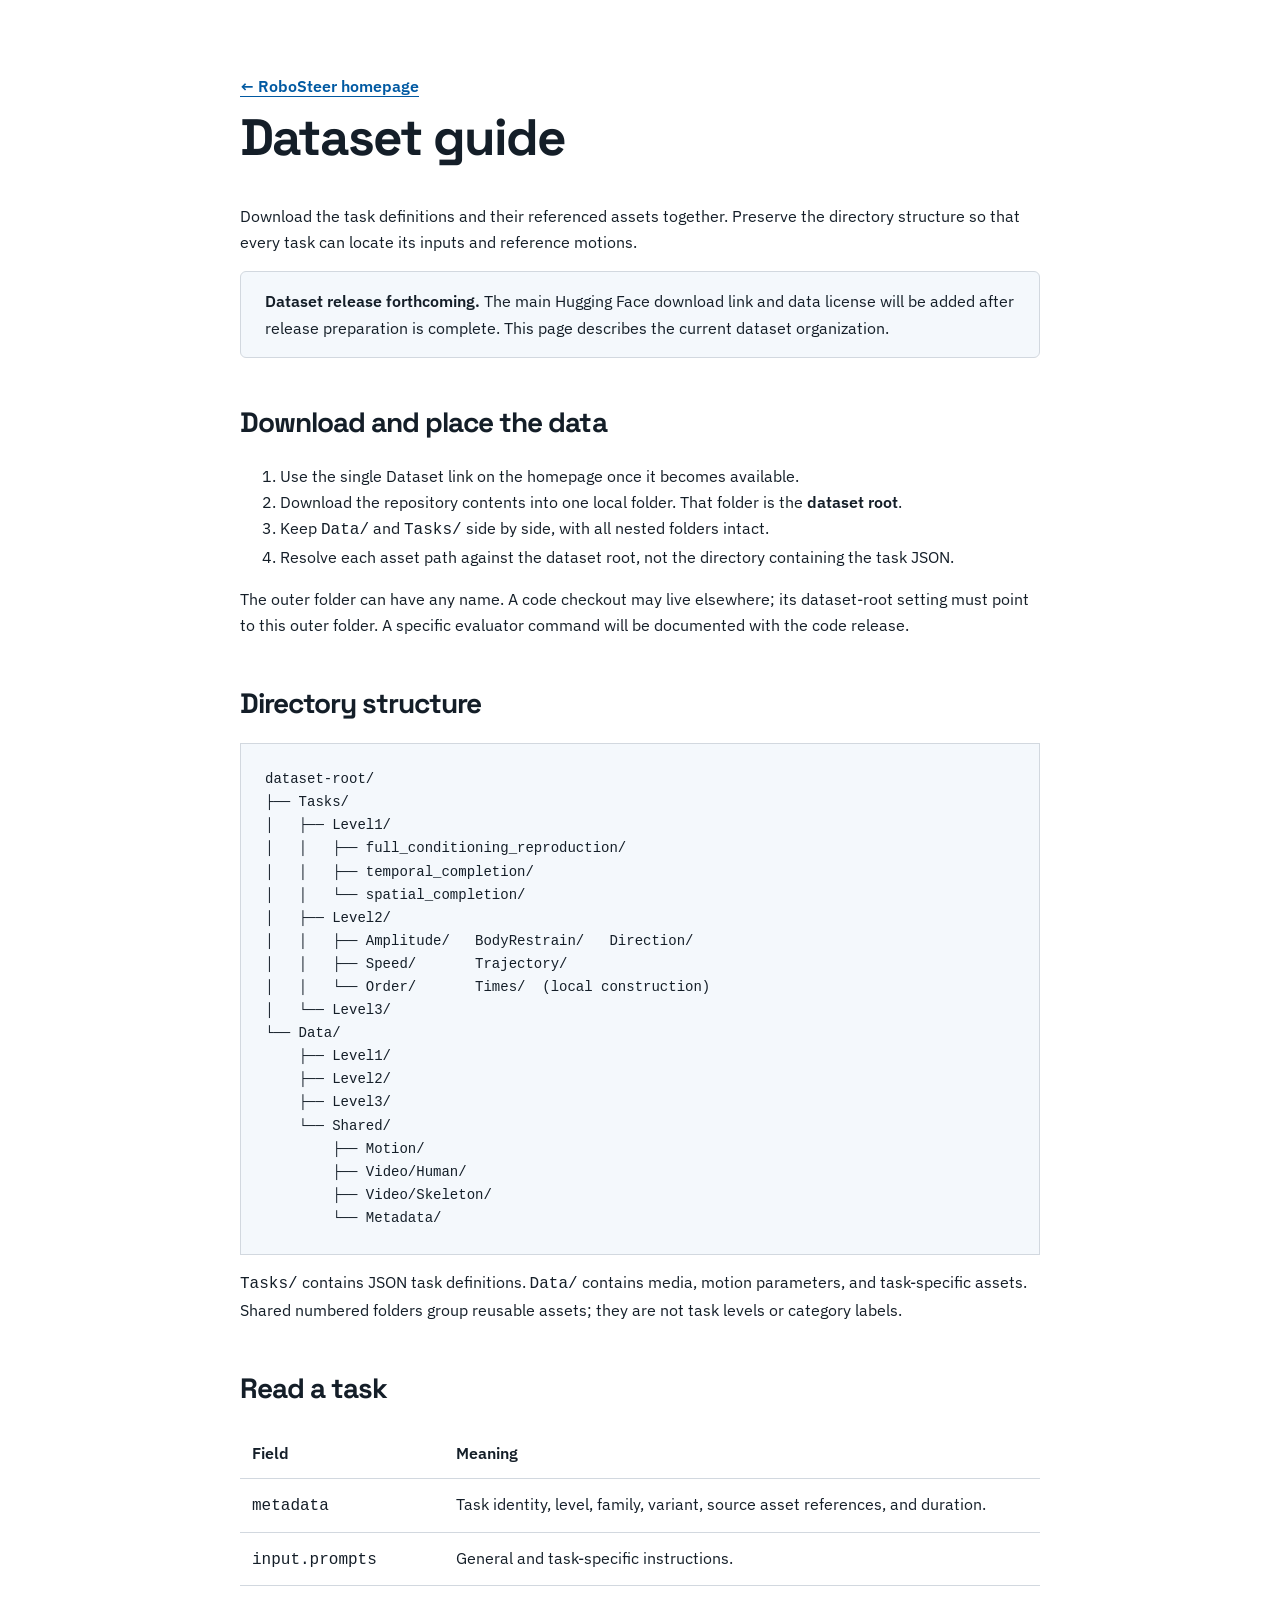
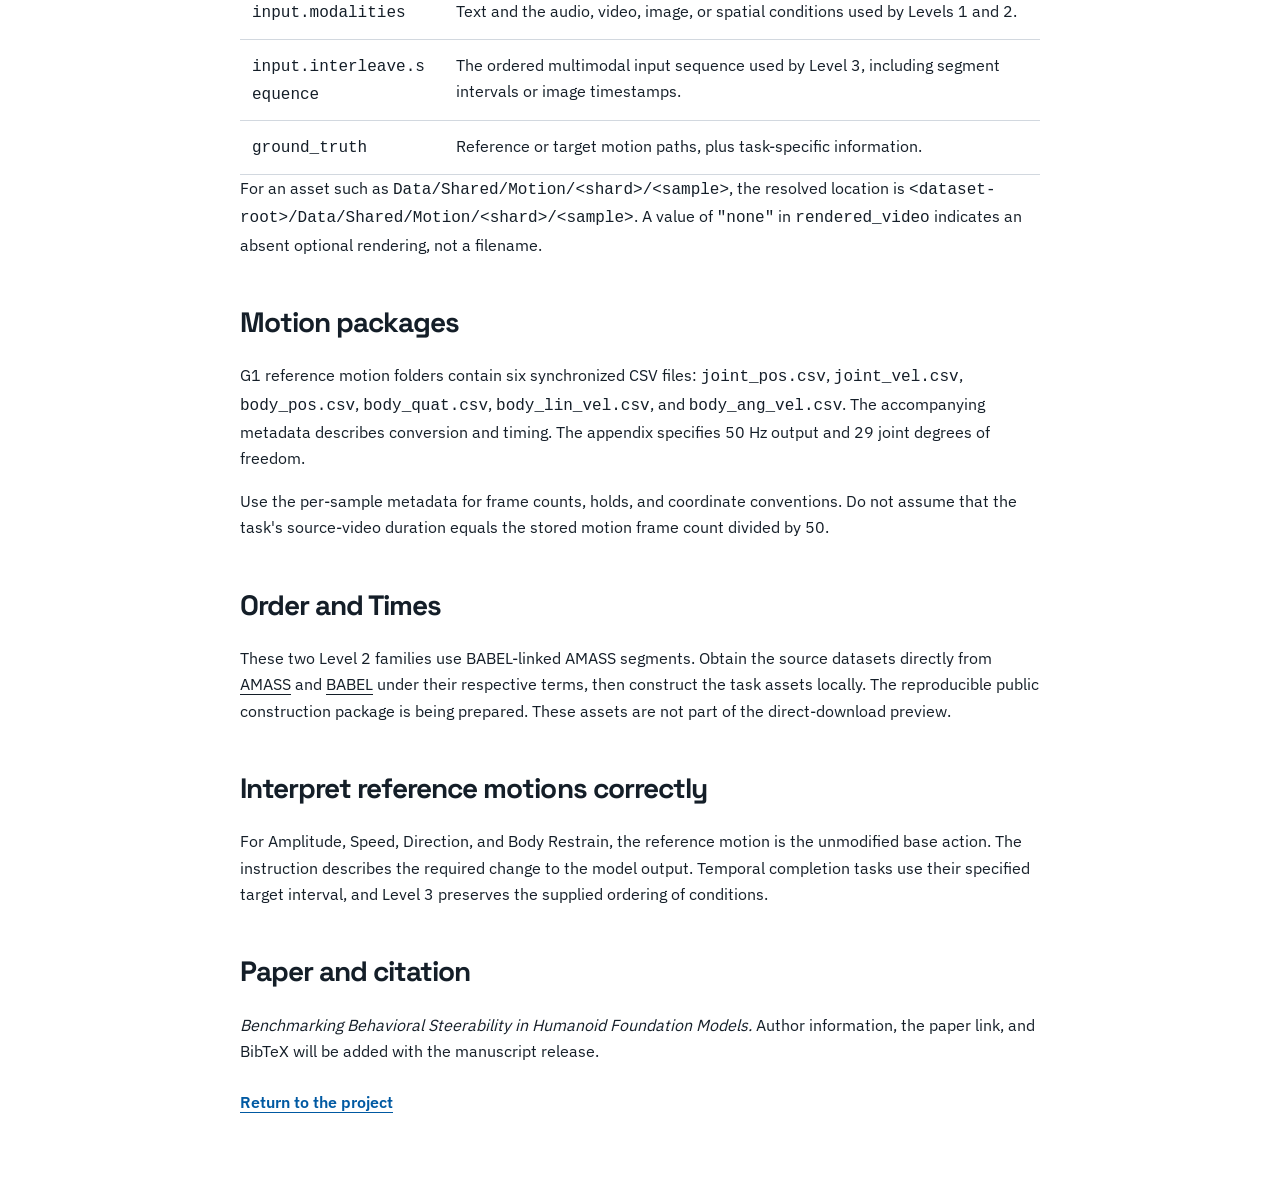
==== docs/dataset-guide.html @ ef64293b "Publish initial RoboSteer project website" ====
<!doctype html>
<html lang="en"><head><meta charset="utf-8"><meta name="viewport" content="width=device-width, initial-scale=1"><title>Dataset guide — RoboSteer</title><meta name="description" content="RoboSteer dataset organization, task definitions, motion formats, and local path resolution."><link rel="icon" href="../assets/favicon.svg" type="image/svg+xml"><link rel="stylesheet" href="../assets/fonts/fonts.css"><link rel="stylesheet" href="../tokens.css"><link rel="stylesheet" href="../styles.css"></head>
<body><main class="section guide"><a class="text-link" href="../index.html#dataset">← RoboSteer homepage</a><h1>Dataset guide</h1><p>Download the task definitions and their referenced assets together. Preserve the directory structure so that every task can locate its inputs and reference motions.</p>
<div class="note"><strong>Dataset release forthcoming.</strong> The main Hugging Face download link and data license will be added after release preparation is complete. This page describes the current dataset organization.</div>
<h2>Download and place the data</h2><ol><li>Use the single Dataset link on the homepage once it becomes available.</li><li>Download the repository contents into one local folder. That folder is the <strong>dataset root</strong>.</li><li>Keep <code>Data/</code> and <code>Tasks/</code> side by side, with all nested folders intact.</li><li>Resolve each asset path against the dataset root, not the directory containing the task JSON.</li></ol><p>The outer folder can have any name. A code checkout may live elsewhere; its dataset-root setting must point to this outer folder. A specific evaluator command will be documented with the code release.</p>
<h2>Directory structure</h2><pre>dataset-root/
├── Tasks/
│   ├── Level1/
│   │   ├── full_conditioning_reproduction/
│   │   ├── temporal_completion/
│   │   └── spatial_completion/
│   ├── Level2/
│   │   ├── Amplitude/   BodyRestrain/   Direction/
│   │   ├── Speed/       Trajectory/
│   │   └── Order/       Times/  (local construction)
│   └── Level3/
└── Data/
    ├── Level1/
    ├── Level2/
    ├── Level3/
    └── Shared/
        ├── Motion/
        ├── Video/Human/
        ├── Video/Skeleton/
        └── Metadata/</pre>
<p><code>Tasks/</code> contains JSON task definitions. <code>Data/</code> contains media, motion parameters, and task-specific assets. Shared numbered folders group reusable assets; they are not task levels or category labels.</p>
<h2>Read a task</h2><table><thead><tr><th>Field</th><th>Meaning</th></tr></thead><tbody><tr><td><code>metadata</code></td><td>Task identity, level, family, variant, source asset references, and duration.</td></tr><tr><td><code>input.prompts</code></td><td>General and task-specific instructions.</td></tr><tr><td><code>input.modalities</code></td><td>Text and the audio, video, image, or spatial conditions used by Levels 1 and 2.</td></tr><tr><td><code>input.interleave.sequence</code></td><td>The ordered multimodal input sequence used by Level 3, including segment intervals or image timestamps.</td></tr><tr><td><code>ground_truth</code></td><td>Reference or target motion paths, plus task-specific information.</td></tr></tbody></table>
<p>For an asset such as <code>Data/Shared/Motion/&lt;shard&gt;/&lt;sample&gt;</code>, the resolved location is <code>&lt;dataset-root&gt;/Data/Shared/Motion/&lt;shard&gt;/&lt;sample&gt;</code>. A value of <code>"none"</code> in <code>rendered_video</code> indicates an absent optional rendering, not a filename.</p>
<h2>Motion packages</h2><p>G1 reference motion folders contain six synchronized CSV files: <code>joint_pos.csv</code>, <code>joint_vel.csv</code>, <code>body_pos.csv</code>, <code>body_quat.csv</code>, <code>body_lin_vel.csv</code>, and <code>body_ang_vel.csv</code>. The accompanying metadata describes conversion and timing. The appendix specifies 50 Hz output and 29 joint degrees of freedom.</p><p>Use the per-sample metadata for frame counts, holds, and coordinate conventions. Do not assume that the task's source-video duration equals the stored motion frame count divided by 50.</p>
<h2>Order and Times</h2><p>These two Level 2 families use BABEL-linked AMASS segments. Obtain the source datasets directly from <a href="https://amass.is.tue.mpg.de/" rel="noopener noreferrer" target="_blank">AMASS</a> and <a href="https://babel.is.tue.mpg.de/" rel="noopener noreferrer" target="_blank">BABEL</a> under their respective terms, then construct the task assets locally. The reproducible public construction package is being prepared. These assets are not part of the direct-download preview.</p>
<h2>Interpret reference motions correctly</h2><p>For Amplitude, Speed, Direction, and Body Restrain, the reference motion is the unmodified base action. The instruction describes the required change to the model output. Temporal completion tasks use their specified target interval, and Level 3 preserves the supplied ordering of conditions.</p>
<h2>Paper and citation</h2><p><em>Benchmarking Behavioral Steerability in Humanoid Foundation Models.</em> Author information, the paper link, and BibTeX will be added with the manuscript release.</p><a class="text-link" href="../index.html">Return to the project</a></main></body></html>
---- assets/fonts/fonts.css ----
@font-face {
  font-family: 'IBM Plex Sans';
  font-style: normal;
  font-weight: 400;
  font-stretch: normal;
  font-display: swap;
  src: url(font-0.ttf) format('truetype');
}
@font-face {
  font-family: 'IBM Plex Sans';
  font-style: normal;
  font-weight: 600;
  font-stretch: normal;
  font-display: swap;
  src: url(font-1.ttf) format('truetype');
}
@font-face {
  font-family: 'Space Grotesk';
  font-style: normal;
  font-weight: 400;
  font-display: swap;
  src: url(font-2.ttf) format('truetype');
}
@font-face {
  font-family: 'Space Grotesk';
  font-style: normal;
  font-weight: 600;
  font-display: swap;
  src: url(font-3.ttf) format('truetype');
}
@font-face {
  font-family: 'Space Grotesk';
  font-style: normal;
  font-weight: 700;
  font-display: swap;
  src: url(font-4.ttf) format('truetype');
}
---- tokens.css ----
:root {
  --color-paper: oklch(100% 0 0);
  --color-ink: oklch(23% 0.025 250);
  --color-muted: oklch(47% 0.023 250);
  --color-accent: oklch(46% 0.14 250);
  --color-focus: oklch(58% 0.19 250);
  --color-soft: oklch(97.7% 0.007 250);
  --color-line: oklch(88% 0.012 250);
  --color-dark: oklch(19% 0.018 250);
  --color-wall: oklch(25% 0.018 250);
  --color-motion-backdrop: #cecece; /* Sampled from the skeleton render background. */
  --color-white: oklch(100% 0 0);
  --color-hero-muted: oklch(91% 0.006 250);
  --color-veil: oklch(10% 0.02 250 / 0.52);
  --color-veil-edge: oklch(10% 0.02 250 / 0.72);
  --color-transparent: oklch(100% 0 0 / 0);
  --color-hero-line: oklch(100% 0 0 / 0.35);
  --font-display: "Space Grotesk", "Segoe UI", sans-serif;
  --font-body: "IBM Plex Sans", "Segoe UI", sans-serif;
  --font-code: ui-monospace, "Cascadia Code", monospace;
  --space-xs: 4px; --space-sm: 8px; --space-md: 16px; --space-lg: 24px;
  --space-xl: 32px; --space-2xl: 48px; --space-3xl: 64px; --space-4xl: 96px;
  --text-sm: .875rem; --text-body: 1rem; --text-lg: 1.25rem;
  --text-heading: clamp(2rem, 4vw, 3.25rem);
  --radius-sm: 6px;
  --ease-out: cubic-bezier(.16, 1, .3, 1);
  --ease-in: cubic-bezier(.7, 0, .84, 0);
  --ease-in-out: cubic-bezier(.65, 0, .35, 1);
  --dur-short: 150ms;
}
---- styles.css ----
/* Hallmark · macrostructure: Marquee Hero · tone: technical · theme: Plain · anchor hue: blue · nav: N9 · footer: Ft2 */
/* Hallmark · source-level critique: P4 H4 E3 S5 R4 V4; rendered viewport QA not performed. */
/* User reference: BFM-Zero motion backdrop + academic paper information. */
* { box-sizing: border-box; }
html, body { margin: 0; overflow-x: clip; }
html { scroll-behavior: smooth; scroll-padding-top: 24px; }
body { background: var(--color-paper); color: var(--color-ink); font: 400 var(--text-body)/1.65 var(--font-body); }
button, a { -webkit-tap-highlight-color: var(--color-transparent); }
a { color: inherit; text-underline-offset: .25em; }
button { font: inherit; cursor: pointer; }
a:focus-visible, button:focus-visible, summary:focus-visible, video:focus-visible { outline: 3px solid var(--color-focus); outline-offset: 5px; }
button:disabled, [aria-disabled="true"] { cursor: default; }
button:active:not(:disabled), a:active { opacity: .8; }
h1, h2, h3 { font-family: var(--font-display); line-height: 1.18; letter-spacing: -.035em; font-style: normal; min-width: 0; overflow-wrap: anywhere; }
p, h1, h2, h3, ul { margin-top: 0; }
img, video { max-width: 100%; display: block; }
[hidden] { display: none !important; }
.skip-link { position: absolute; z-index: 20; left: 16px; top: -100px; padding: 12px 20px; background: var(--color-paper); }
.skip-link:focus { top: 12px; }
.hero { height: var(--wall-height, 100svh); position: relative; isolation: isolate; background: var(--color-dark); color: var(--color-white); display: grid; align-items: center; }
.motion-wall { position: absolute; inset: 0; display: grid; grid-template-columns: repeat(var(--wall-columns, 6), minmax(0, 1fr)); grid-template-rows: repeat(var(--wall-rows, 4), minmax(0, 1fr)); gap: 0; background: var(--color-motion-backdrop); z-index: -3; }
.motion-tile { position: relative; min-width: 0; min-height: 0; padding: 0; border: 0; }
.motion-label { position: absolute; z-index: 2; left: 10px; max-width: calc(100% - 18px); bottom: 8px; color: var(--color-white); font: 600 clamp(.75rem, .95vw, .95rem)/1.25 var(--font-body); text-shadow: 0 1px 4px var(--color-dark); }
.motion-tile video { width: 100%; height: 100%; object-fit: contain; object-position: center; min-height: 0; min-width: 0; border: 0; border-radius: 0; }
.motion-tile.failed video { opacity: .25; }
.hero-shade { position: absolute; inset: 0; z-index: 1; pointer-events: none; background: linear-gradient(180deg, var(--color-veil-edge), var(--color-veil) 30%, var(--color-veil) 65%, var(--color-veil-edge)); }
.hero-nav { position: absolute; top: 0; width: 100%; display: flex; align-items: center; justify-content: space-between; padding: 24px 40px; gap: 16px; }
.hero-nav a { text-decoration: none; min-height: 44px; display: inline-flex; align-items: center; gap: 12px; white-space: nowrap; }
.wordmark { font-family: var(--font-display); font-weight: 700; font-size: 1.3rem; letter-spacing: -.05em; text-decoration: none; }
.brand-mark { color: inherit; margin-left: 5px; }
.hero-copy { padding: 100px 24px; text-align: center; }
.hero-copy h1 { font-size: clamp(4rem, 10.8vw, 10rem); font-weight: 650; line-height: 1; margin-bottom: 24px; letter-spacing: -.075em; }
.hero-copy h1 span { font-weight: 400; }
.hero-copy p { font-size: clamp(1.125rem, 2vw, 1.75rem); line-height: 1.45; max-width: 840px; margin: 0 auto; color: var(--color-white); }
.hero-bottom { position: absolute; bottom: 20px; left: 40px; right: 40px; display: flex; align-items: center; justify-content: space-between; gap: 16px; font-size: var(--text-sm); }
.hero-bottom p { margin: 0; color: var(--color-hero-muted); }
.hero-bottom button { background: var(--color-dark); color: var(--color-white); border: 1px solid var(--color-hero-line); padding: 8px 16px; min-height: 44px; border-radius: var(--radius-sm); white-space: nowrap; }
.hero-bottom button:hover { background: var(--color-wall); }
.section { max-width: 1200px; margin: 0 auto; padding: 64px 40px; }
.paper { text-align: center; padding-top: 76px; padding-bottom: 60px; }
.paper-inner { max-width: 1020px; margin: auto; }
.project-name { color: var(--color-accent); font-family: var(--font-display); font-weight: 600; font-size: 1.4rem; margin-bottom: 16px; }
.paper h2 { font-size: clamp(1.8rem, 3.1vw, 2.75rem); margin-bottom: 32px; }
.authors { color: var(--color-accent); font-size: 1.125rem; margin-bottom: 8px; }
.team { color: var(--color-muted); margin-bottom: 28px; }
.resource-links { display: flex; flex-wrap: wrap; justify-content: center; gap: 10px; }
.resource-link { display: inline-flex; align-items: center; gap: 8px; border-radius: 100px; background: var(--color-ink); border: 1px solid var(--color-ink); color: var(--color-white); min-height: 44px; padding: 8px 20px; text-decoration: none; white-space: nowrap; font-size: var(--text-sm); }
a.resource-link:hover { background: var(--color-accent); border-color: var(--color-accent); }
.resource-link[aria-disabled="true"] { background: var(--color-soft); color: var(--color-muted); border-color: var(--color-line); }
.resource-link small { font: inherit; opacity: .85; }
.release-note { margin: 20px auto 0; color: var(--color-muted); font-size: var(--text-sm); }
.overview { border-top: 1px solid var(--color-line); }
.section-heading { display: grid; grid-template-columns: minmax(0, 1fr) minmax(0, .8fr); gap: 40px; align-items: end; margin-bottom: 28px; }
.section-heading h2 { font-size: var(--text-heading); margin-bottom: 0; }
.section-heading p { color: var(--color-muted); margin: 0; max-width: 52ch; }
.task-levels { display: grid; grid-template-columns: repeat(3, minmax(0, 1fr)); gap: 32px; }
.level { padding-top: 24px; border-top: 2px solid var(--color-ink); }
.level-top { display: flex; align-items: center; gap: 12px; color: var(--color-muted); font-size: var(--text-sm); margin-bottom: 24px; }
.level-number { font: 600 1.5rem var(--font-display); color: var(--color-accent); }
.level h3 { font-size: 1.3rem; line-height: 1.35; margin-bottom: 16px; }
.level p, .level li { color: var(--color-muted); }
.level ul { padding: 0; list-style: none; font-size: var(--text-sm); margin-bottom: 0; }
.level li { padding: 3px 0; }
.abstract-slot { display: grid; grid-template-columns: minmax(0, 1fr) minmax(0, 3fr); gap: 32px; border-top: 1px solid var(--color-line); margin-top: 40px; padding-top: 24px; }
.abstract-slot h3 { font-size: 1.5rem; }
.abstract-slot p { color: var(--color-muted); }
.main-figure { margin: 32px 0 0; }
.figure-placeholder { min-height: 180px; border: 1px dashed var(--color-line); display: flex; flex-direction: column; justify-content: center; align-items: center; background: var(--color-soft); padding: 32px; text-align: center; }
.figure-placeholder span { font-family: var(--font-display); font-weight: 600; font-size: 1.25rem; }
.figure-placeholder p { margin: 8px 0 0; color: var(--color-muted); }
figcaption { margin-top: 12px; font-size: var(--text-sm); color: var(--color-muted); }
.main-figure img { width: 100%; }
.cases-section { background: var(--color-soft); }
.case-grid { display: grid; grid-template-columns: repeat(2, minmax(0, 1fr)); gap: 18px; align-items: start; }
.case-navigation { display: flex; flex-wrap: wrap; gap: 4px 28px; border-block: 1px solid var(--color-line); padding: 10px 0; }
.case-navigation a { text-decoration: none; color: var(--color-ink); padding: 8px 0; font-weight: 600; }
.case-navigation span { display: inline; margin-left: 8px; color: var(--color-muted); font-size: var(--text-sm); font-weight: 400; }
.case-intro { max-width: 88ch; color: var(--color-muted); font-size: var(--text-sm); margin: 12px 0 0; }
.case-level-section { margin-top: 40px; }
.case-level-heading { font-size: clamp(1.5rem, 2.5vw, 1.9rem); margin-bottom: 6px; }
.level-description { color: var(--color-muted); max-width: 75ch; }
.case-family { margin-top: 22px; }
.family-heading { font: 600 1.2rem/1.3 var(--font-display); border-bottom: 1px solid var(--color-line); padding-bottom: 10px; margin: 0 0 8px; }
.task-index { display: flex; flex-wrap: wrap; gap: 0 16px; margin: 0 0 12px; }
.task-index a { font-size: var(--text-sm); color: var(--color-accent); padding: 6px 0; }
.case { min-width: 0; background: var(--color-paper); border: 1px solid var(--color-line); border-radius: var(--radius-sm); overflow: clip; }
.case-header, .case-input, .case-output, .case-footer { padding: 16px; }
.case-header { padding-bottom: 12px; }
.case-title { font: 600 1.25rem/1.25 var(--font-display); letter-spacing: -.03em; margin: 0 0 6px; }
.case-purpose { color: var(--color-muted); margin-bottom: 0; }
.case-input { background: var(--color-soft); border-right: 1px solid var(--color-line); }
.case-block-title { font: 600 .875rem/1.4 var(--font-display); color: var(--color-ink); margin: 0 0 10px; }
.case .input-label { color: var(--color-accent); font-weight: 600; margin: 0 0 6px; }
.input-item + .input-item { margin-top: 12px; }
.input-text { white-space: pre-line; overflow-wrap: anywhere; }
.input-item img { width: 100%; max-height: 200px; object-fit: contain; background: var(--color-paper); }
.input-item video { width: 100%; max-height: 220px; background: var(--color-wall); }
.input-item audio { width: 100%; }
.case-constraint { border-left: 3px solid var(--color-accent); padding: 8px 10px; background: var(--color-paper); margin: 12px 0 0; }
.case-constraint p:last-child { margin: 0; }
.case-duration { font-size: var(--text-sm); color: var(--color-muted); margin: 18px 0 4px; }
.action-sequence { display: flex; padding: 0; list-style-position: inside; gap: 8px; margin: 12px 0 0; }
.action-sequence li { flex: 1; border-top: 2px solid var(--color-accent); padding-top: 8px; font-size: var(--text-sm); }
.task-timeline { display: flex; gap: 3px; margin-bottom: 10px; }
.task-timeline span { flex-basis: 0; min-width: 0; padding: 6px 3px; white-space: pre-line; font-size: .75rem; line-height: 1.5; text-align: center; }
.timeline-condition { background: var(--color-soft); border: 1px solid var(--color-line); }
.timeline-target { background: var(--color-accent); color: var(--color-white); }
.interval-status { color: var(--color-muted); margin: 6px 0 0; }
.interval-status.is-target { color: var(--color-accent); font-weight: 600; }
.case .motion-note { margin: 10px 0 0; color: var(--color-muted); }
.package-info table { border-collapse: collapse; width: 100%; font-size: .75rem; }
.package-info caption { text-align: left; padding: 8px 0; }
.package-info td, .package-info th { text-align: left; padding: 8px 4px; border-bottom: 1px solid var(--color-line); overflow-wrap: anywhere; }
.package-info th { color: var(--color-ink); }
.package-path code { font-size: .75rem; overflow-wrap: anywhere; }
.case-footer { border-top: 0; padding-top: 0; padding-bottom: 8px; font-size: .75rem; color: var(--color-muted); }
.case-id { font-family: var(--font-code); font-size: .6875rem !important; overflow-wrap: anywhere; margin-bottom: 8px; }
.case-footer a { display: inline-block; min-height: 32px; color: var(--color-accent); }
.interleaved-grid { grid-template-columns: minmax(0, 1fr); }
.interleaved-inputs { display: grid; grid-template-columns: repeat(4, minmax(0, 1fr)); gap: 12px; align-items: start; }
.interleaved-inputs .input-item { margin-top: 0; }
.interleaved-grid .case-output { min-width: 0; margin: 0; }
.case-media { aspect-ratio: 4/3; background: var(--color-wall); border-radius: var(--radius-sm); overflow: clip; }
.case-media video { width: 100%; height: 100%; object-fit: contain; }
.case-level { color: var(--color-accent); margin: 0 0 6px; font-size: var(--text-sm); }
.case h3 { font-size: 1.35rem; margin-bottom: 12px; }
.case p { font-size: var(--text-sm); line-height: 1.5; }
.case details { color: var(--color-muted); font-size: var(--text-sm); }
.case summary { cursor: pointer; min-height: 40px; padding: 8px 0; }
.case details p { padding-top: 8px; margin-bottom: 0; overflow-wrap: anywhere; }
.case .media-error { padding: 12px; color: var(--color-ink); background: var(--color-paper); }
.dataset-section { display: grid; grid-template-columns: minmax(0, 1fr) minmax(0, 1fr); gap: 64px; align-items: center; }
.dataset-section h2 { font-size: 2rem; }
.dataset-section p { color: var(--color-muted); max-width: 48ch; }
.text-link { color: var(--color-accent); display: inline-flex; min-height: 44px; align-items: center; gap: 12px; font-weight: 600; }
.dataset-tree { background: var(--color-soft); padding: 28px; border: 1px solid var(--color-line); border-radius: var(--radius-sm); }
.tree-root { font-weight: 600; padding-bottom: 16px; border-bottom: 1px solid var(--color-line); }
.tree-branch { display: grid; gap: 4px; padding: 16px 0 0 20px; border-left: 1px solid var(--color-line); margin-left: 8px; }
.tree-branch span { font-size: var(--text-sm); color: var(--color-muted); }
.dataset-tree p { font-size: var(--text-sm); margin: 20px 0 0; }
.closing { border-top: 1px solid var(--color-line); display: grid; grid-template-columns: minmax(0, 1.2fr) minmax(0, 1fr); gap: 64px; }
.closing h2 { font-size: 1.75rem; }
.closing p { color: var(--color-muted); }
pre { background: var(--color-soft); padding: 24px; font: .875rem/1.65 var(--font-code); overflow-x: auto; white-space: pre-wrap; overflow-wrap: anywhere; border: 1px solid var(--color-line); }
.copy-button { background: var(--color-paper); color: var(--color-ink); border: 1px solid var(--color-line); border-radius: var(--radius-sm); min-height: 44px; padding: 8px 16px; }
.copy-button:hover { border-color: var(--color-ink); }
footer { border-top: 1px solid var(--color-line); max-width: 1120px; margin: 0 auto; padding: 28px 0; display: flex; align-items: center; justify-content: space-between; gap: 24px; font-size: var(--text-sm); }
footer>span { color: var(--color-muted); }
footer a { display: inline-flex; align-items: center; min-height: 44px; white-space: nowrap; }
.noscript-note { padding: 24px; }
.guide { max-width: 880px; }
.guide h1 { font-size: var(--text-heading); }
.guide h2 { margin-top: 48px; font-size: 1.75rem; }
.guide h3 { margin-top: 28px; }
.guide table { border-collapse: collapse; width: 100%; }
.guide td, .guide th { padding: 12px; border-bottom: 1px solid var(--color-line); text-align: left; vertical-align: top; }
.guide code { font-family: var(--font-code); overflow-wrap: anywhere; }
.guide .note { border: 1px solid var(--color-line); border-radius: var(--radius-sm); padding: 16px 24px; background: var(--color-soft); }
/* Compact case layout. Full source content remains available in each card. */
/* Hallmark · pre-emit critique: P4 H4 E4 S5 R4 V4; desktop and responsive browser checks completed. */
.cases-section > .section { max-width: 1320px; }
.case-body { display: grid; grid-template-columns: minmax(0, .9fr) minmax(0, 1.1fr); border-block: 1px solid var(--color-line); }
.case-body > section { min-width: 0; }
.case .case-level { font-size: .75rem; margin-bottom: 8px; }
.case .input-label { font-size: .75rem; }
.case-output > .input-label { font-weight: 400; color: var(--color-muted); }
.case-input .input-text { margin-bottom: 0; }
.input-text.is-collapsed { display: -webkit-box; -webkit-line-clamp: 4; -webkit-box-orient: vertical; overflow: hidden; }
.input-expand { display: block; border: 0; background: var(--color-transparent); color: var(--color-accent); padding: 4px 0; min-height: 36px; font-size: .75rem; text-decoration: underline; text-underline-offset: 3px; }
.input-expand:hover { color: var(--color-ink); }
.case-technical { padding: 0 16px; }
.case-technical > summary { color: var(--color-ink); }
.case-technical .package-info { padding: 4px 0 12px; }
.case-technical .input-text { margin-bottom: 12px; }
.interleaved-case .case-body { grid-template-columns: minmax(0, 1.8fr) minmax(0, 1fr); }
.interleaved-inputs { grid-template-columns: repeat(2, minmax(0, 1fr)); }
.task-timeline { flex-wrap: wrap; }
.task-timeline span { flex-basis: 60px; }
@media (min-width: 901px) and (max-width: 1100px) {
  .case:not(.interleaved-case) .case-body { grid-template-columns: minmax(0, 1fr); }
  .case:not(.interleaved-case) .case-input { border-right: 0; border-bottom: 1px solid var(--color-line); }
}
@media (max-width: 900px) {
  .case-grid { grid-template-columns: minmax(0, 1fr); }
  .case-navigation { gap: 0 20px; }
  .case-navigation a { font-size: .875rem; }
  .interleaved-case .case-body { grid-template-columns: minmax(0, 1.3fr) minmax(0, 1fr); }
  .interleaved-inputs { grid-template-columns: minmax(0, 1fr); }
}
@media (max-width: 560px) {
  .case-body, .interleaved-case .case-body { grid-template-columns: minmax(0, 1fr); }
  .case-input { border-right: 0; border-bottom: 1px solid var(--color-line); }
  .case-level-section { margin-top: 32px; }
  .case-navigation span { display: none; }
}
@media (max-width: 1100px) { footer { margin: 0 40px; } }
@media (max-width: 760px) {
  .case-grid { grid-template-columns: minmax(0, 1fr); }
  .case-header, .case-input, .case-output, .case-footer { padding-left: 16px; padding-right: 16px; }
  .hero-nav { padding: 16px 20px; }
  .hero-nav>a:last-child { font-size: var(--text-sm); }
  .hero-copy { padding: 100px 20px; }
  .hero-copy h1 { font-size: clamp(3.6rem, 13vw, 6rem); }
  .hero-bottom { left: 20px; right: 20px; align-items: flex-end; }
  .hero-bottom p { max-width: 145px; }
  .section { padding: 44px 24px; }
  .section-heading, .task-levels, .dataset-section, .closing { grid-template-columns: minmax(0, 1fr); gap: 24px; }
  .section-heading { margin-bottom: 24px; }
  .task-levels { gap: 32px; }
  .abstract-slot { grid-template-columns: minmax(0, 1fr); gap: 0; }
  .desktop-break { display: none; }
  footer { margin: 0 24px; flex-wrap: wrap; gap: 8px 24px; }
  footer>span { flex-basis: 100%; order: 3; }
  .guide table { font-size: var(--text-sm); }
}
@media (max-width: 480px) { .case-grid, .interleaved-inputs { grid-template-columns: minmax(0, 1fr); } .resource-link { padding: 8px 15px; } .section { padding-left: 20px; padding-right: 20px; } .hero-nav .wordmark { font-size: 1.1rem; } }
@media (prefers-reduced-motion: reduce) { html { scroll-behavior: auto; } }

/* Ordered multimodal conditions: motion time is separate from player time. */
.interleaved-inputs { display: block; list-style: none; margin: 0; padding: 0; }
.interleaved-inputs > .input-item { position: relative; margin: 0; padding: 0 0 18px 42px; }
.interleaved-inputs > .input-item:last-child { padding-bottom: 0; }
.interleaved-inputs > .input-item:not(:last-child)::before { content: ""; position: absolute; left: 13px; top: 28px; bottom: 0; border-left: 2px solid var(--color-line); }
.step-heading { display: flex; align-items: baseline; justify-content: space-between; gap: 8px; min-height: 28px; margin-bottom: 6px; }
.step-number { position: absolute; left: 0; top: 0; display: grid; place-items: center; width: 28px; height: 28px; border: 1px solid var(--color-accent); border-radius: 50%; font-size: .75rem; font-weight: 600; color: var(--color-accent); background: var(--color-paper); }
.case .step-heading .input-label { margin: 0; font-size: .875rem; }
.step-motion-time { font-size: .75rem; color: var(--color-accent); white-space: nowrap; font-weight: 600; }
.case .sequence-note { margin: 0 0 18px; color: var(--color-muted); font-size: .75rem; }
.case .sequence-output-note { margin: 0 0 14px; color: var(--color-accent); font-weight: 600; }
.interleaved-inputs .input-item img { width: 100%; max-width: 410px; max-height: none; object-fit: contain; object-position: left; background: transparent; }
.case-player { width: 100%; min-width: 0; background: var(--color-paper); border: 1px solid var(--color-line); border-radius: var(--radius-sm); overflow: clip; }
.case-player video { width: 100%; height: auto; max-height: 360px; object-fit: contain; background: var(--color-motion-backdrop); }
.case-input .case-player-video { max-width: 410px; }
.input-item .case-player video { max-height: none; background: var(--color-dark); }
.case-player audio { display: none; }
.player-controls { display: flex; align-items: center; flex-wrap: wrap; gap: 4px 8px; padding: 4px 6px; }
.player-play, .player-fullscreen { min-height: 36px; padding: 4px 8px; border: 0; border-radius: 3px; color: var(--color-accent); background: var(--color-paper); font-size: .75rem; white-space: nowrap; }
.player-play:hover, .player-fullscreen:hover { background: var(--color-soft); }
.player-play:disabled { opacity: .6; cursor: wait; }
.player-fullscreen { margin-left: auto; font-size: 1rem; min-width: 36px; }
.player-clock { font-size: .6875rem; color: var(--color-muted); font-variant-numeric: tabular-nums; white-space: nowrap; }
.player-seek { display: block; width: calc(100% - 16px); min-width: 0; margin: 0 8px 5px; height: 22px; accent-color: var(--color-accent); cursor: pointer; }
.player-seek:focus-visible { outline: 2px solid var(--color-focus); outline-offset: 2px; }
.player-seek:disabled { opacity: .5; cursor: default; }
.case-player:fullscreen { display: flex; flex-direction: column; justify-content: center; background: var(--color-dark); }
.case-player:fullscreen video { flex: 1; min-height: 0; max-height: none; object-fit: contain; }
.case-player:fullscreen .player-controls { background: var(--color-paper); }
.case-reading { margin-bottom: 12px; }
.case-reading p:last-child { margin: 0; }
.case .input-context { margin: 6px 0 0; color: var(--color-muted); font-size: .75rem; }
.case .preview-scope { font-size: .75rem; }
.is-current-step .step-number { background: var(--color-accent); color: var(--color-white); }
.interleaved-case .case-body { grid-template-columns: minmax(0, 1.15fr) minmax(0, 1fr); }
.interleaved-case .case-output { position: sticky; top: 24px; align-self: start; }
@media (max-width: 760px) {
  .interleaved-case .case-body { grid-template-columns: minmax(0, 1fr); }
  .interleaved-case .case-input { border-right: 0; border-bottom: 1px solid var(--color-line); }
  .interleaved-case .case-output { position: static; }
}
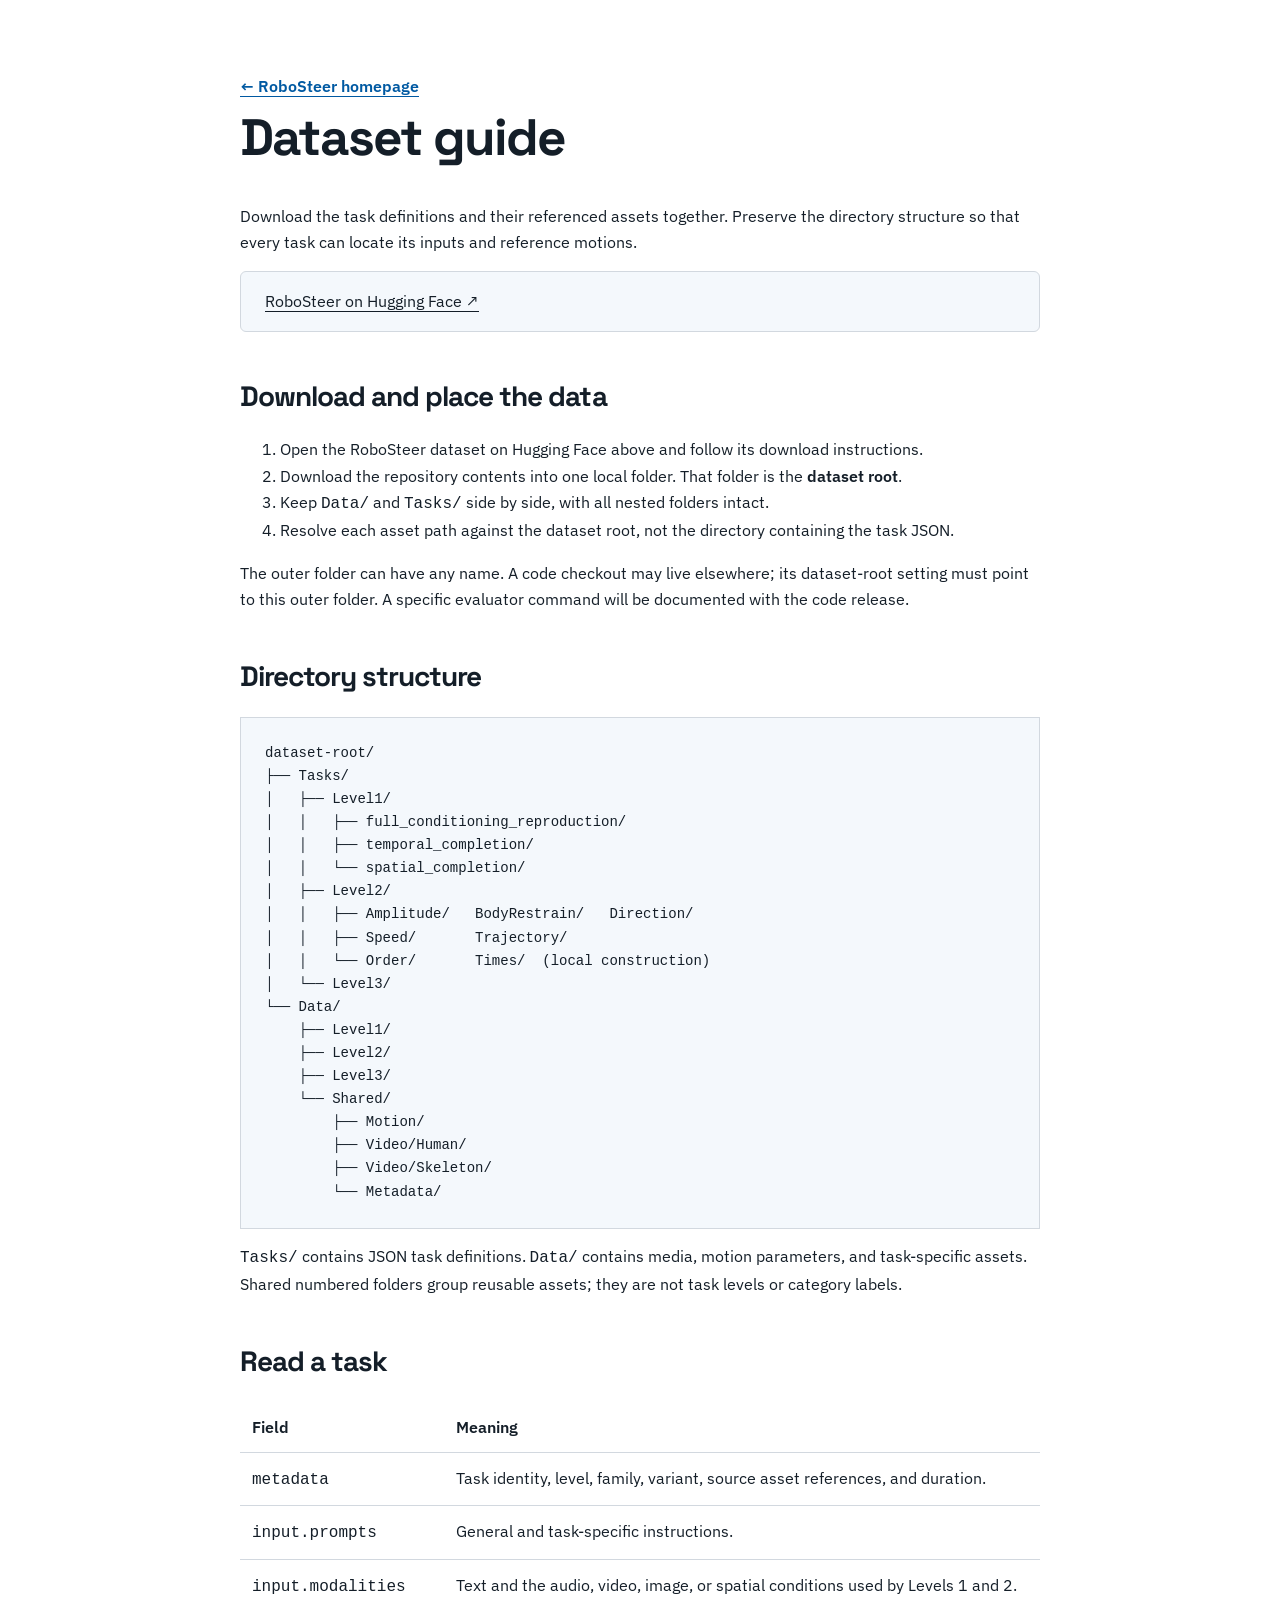
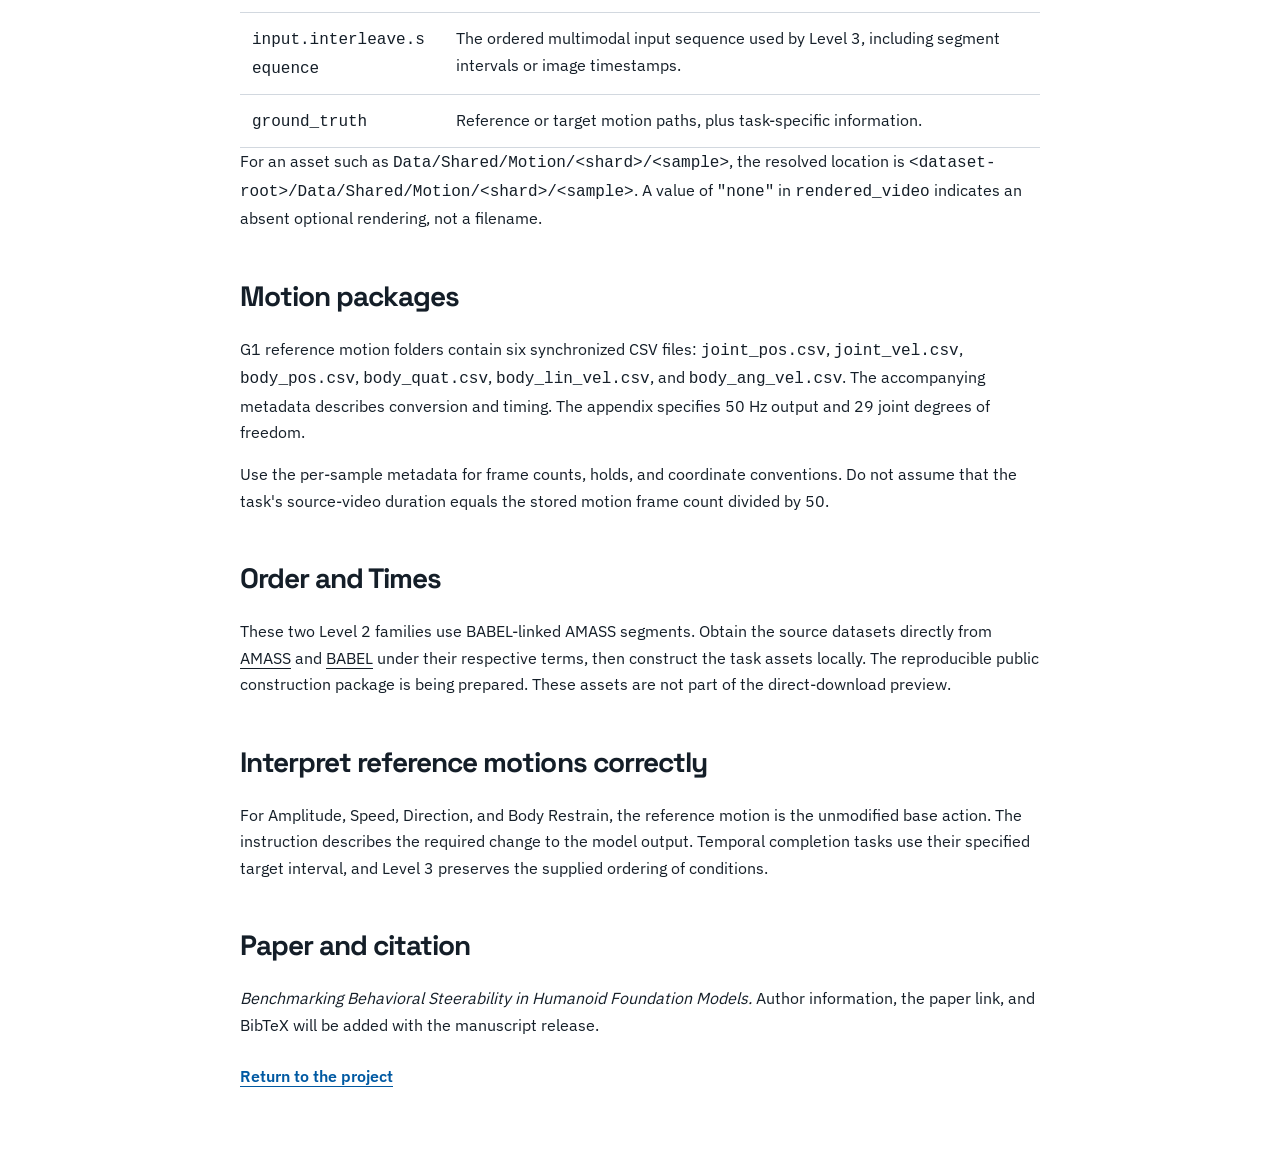
==== commit ba18464c: "Link the public RoboSteer Hugging Face dataset" ====
--- a/docs/dataset-guide.html
+++ b/docs/dataset-guide.html
@@ -1,8 +1,8 @@
 <!doctype html>
 <html lang="en"><head><meta charset="utf-8"><meta name="viewport" content="width=device-width, initial-scale=1"><title>Dataset guide — RoboSteer</title><meta name="description" content="RoboSteer dataset organization, task definitions, motion formats, and local path resolution."><link rel="icon" href="../assets/favicon.svg" type="image/svg+xml"><link rel="stylesheet" href="../assets/fonts/fonts.css"><link rel="stylesheet" href="../tokens.css"><link rel="stylesheet" href="../styles.css"></head>
 <body><main class="section guide"><a class="text-link" href="../index.html#dataset">← RoboSteer homepage</a><h1>Dataset guide</h1><p>Download the task definitions and their referenced assets together. Preserve the directory structure so that every task can locate its inputs and reference motions.</p>
-<div class="note"><strong>Dataset release forthcoming.</strong> The main Hugging Face download link and data license will be added after release preparation is complete. This page describes the current dataset organization.</div>
-<h2>Download and place the data</h2><ol><li>Use the single Dataset link on the homepage once it becomes available.</li><li>Download the repository contents into one local folder. That folder is the <strong>dataset root</strong>.</li><li>Keep <code>Data/</code> and <code>Tasks/</code> side by side, with all nested folders intact.</li><li>Resolve each asset path against the dataset root, not the directory containing the task JSON.</li></ol><p>The outer folder can have any name. A code checkout may live elsewhere; its dataset-root setting must point to this outer folder. A specific evaluator command will be documented with the code release.</p>
+<div class="note"><a href="https://huggingface.co/datasets/YanCORANV/RoboSteer" rel="noopener noreferrer" target="_blank">RoboSteer on Hugging Face ↗</a></div>
+<h2>Download and place the data</h2><ol><li>Open the RoboSteer dataset on Hugging Face above and follow its download instructions.</li><li>Download the repository contents into one local folder. That folder is the <strong>dataset root</strong>.</li><li>Keep <code>Data/</code> and <code>Tasks/</code> side by side, with all nested folders intact.</li><li>Resolve each asset path against the dataset root, not the directory containing the task JSON.</li></ol><p>The outer folder can have any name. A code checkout may live elsewhere; its dataset-root setting must point to this outer folder. A specific evaluator command will be documented with the code release.</p>
 <h2>Directory structure</h2><pre>dataset-root/
 ├── Tasks/
 │   ├── Level1/
--- a/styles.css
+++ b/styles.css
@@ -19,8 +19,8 @@
 .skip-link:focus { top: 12px; }
 .hero { height: var(--wall-height, 100svh); position: relative; isolation: isolate; background: var(--color-dark); color: var(--color-white); display: grid; align-items: center; }
 .motion-wall { position: absolute; inset: 0; display: grid; grid-template-columns: repeat(var(--wall-columns, 6), minmax(0, 1fr)); grid-template-rows: repeat(var(--wall-rows, 4), minmax(0, 1fr)); gap: 0; background: var(--color-motion-backdrop); z-index: -3; }
-.motion-tile { position: relative; min-width: 0; min-height: 0; padding: 0; border: 0; }
-.motion-label { position: absolute; z-index: 2; left: 10px; max-width: calc(100% - 18px); bottom: 8px; color: var(--color-white); font: 600 clamp(.75rem, .95vw, .95rem)/1.25 var(--font-body); text-shadow: 0 1px 4px var(--color-dark); }
+.motion-tile { position: relative; container-type: inline-size; min-width: 0; min-height: 0; padding: 0; border: 0; }
+.motion-label { position: absolute; z-index: 2; left: 50%; top: 50%; transform: translate(-50%, -50%); width: 94%; color: var(--color-white); opacity: .3; font: 700 clamp(1.125rem, 11cqw, 4rem)/1.05 var(--font-display); letter-spacing: -.035em; text-align: center; text-wrap: balance; pointer-events: none; }
 .motion-tile video { width: 100%; height: 100%; object-fit: contain; object-position: center; min-height: 0; min-width: 0; border: 0; border-radius: 0; }
 .motion-tile.failed video { opacity: .25; }
 .hero-shade { position: absolute; inset: 0; z-index: 1; pointer-events: none; background: linear-gradient(180deg, var(--color-veil-edge), var(--color-veil) 30%, var(--color-veil) 65%, var(--color-veil-edge)); }
@@ -32,7 +32,7 @@
 .hero-copy h1 { font-size: clamp(4rem, 10.8vw, 10rem); font-weight: 650; line-height: 1; margin-bottom: 24px; letter-spacing: -.075em; }
 .hero-copy h1 span { font-weight: 400; }
 .hero-copy p { font-size: clamp(1.125rem, 2vw, 1.75rem); line-height: 1.45; max-width: 840px; margin: 0 auto; color: var(--color-white); }
-.hero-bottom { position: absolute; bottom: 20px; left: 40px; right: 40px; display: flex; align-items: center; justify-content: space-between; gap: 16px; font-size: var(--text-sm); }
+.hero-bottom { position: absolute; bottom: 20px; left: 40px; right: 40px; display: flex; align-items: center; justify-content: flex-end; gap: 16px; font-size: var(--text-sm); }
 .hero-bottom p { margin: 0; color: var(--color-hero-muted); }
 .hero-bottom button { background: var(--color-dark); color: var(--color-white); border: 1px solid var(--color-hero-line); padding: 8px 16px; min-height: 44px; border-radius: var(--radius-sm); white-space: nowrap; }
 .hero-bottom button:hover { background: var(--color-wall); }
@@ -84,7 +84,12 @@
 .task-index { display: flex; flex-wrap: wrap; gap: 0 16px; margin: 0 0 12px; }
 .task-index a { font-size: var(--text-sm); color: var(--color-accent); padding: 6px 0; }
 .case { min-width: 0; background: var(--color-paper); border: 1px solid var(--color-line); border-radius: var(--radius-sm); overflow: clip; }
-.case-header, .case-input, .case-output, .case-footer { padding: 16px; }
+.case-header, .case-input, .case-output, .case-footer { padding: 16px; }
+.modality-tabs { display: flex; flex-wrap: wrap; gap: 0 12px; padding: 0 16px; border-bottom: 1px solid var(--color-line); background: var(--color-paper); }
+.modality-tab { border: 0; border-bottom: 2px solid var(--color-transparent); padding: 10px 0; min-height: 44px; background: none; color: var(--color-muted); font-size: var(--text-sm); line-height: 1.3; white-space: nowrap; }
+.modality-tab:hover { color: var(--color-accent); }
+.modality-tab[aria-selected="true"] { color: var(--color-accent); border-bottom-color: var(--color-accent); font-weight: 600; }
+.case-variant-panel { min-width: 0; }
 .case-header { padding-bottom: 12px; }
 .case-title { font: 600 1.25rem/1.25 var(--font-display); letter-spacing: -.03em; margin: 0 0 6px; }
 .case-purpose { color: var(--color-muted); margin-bottom: 0; }
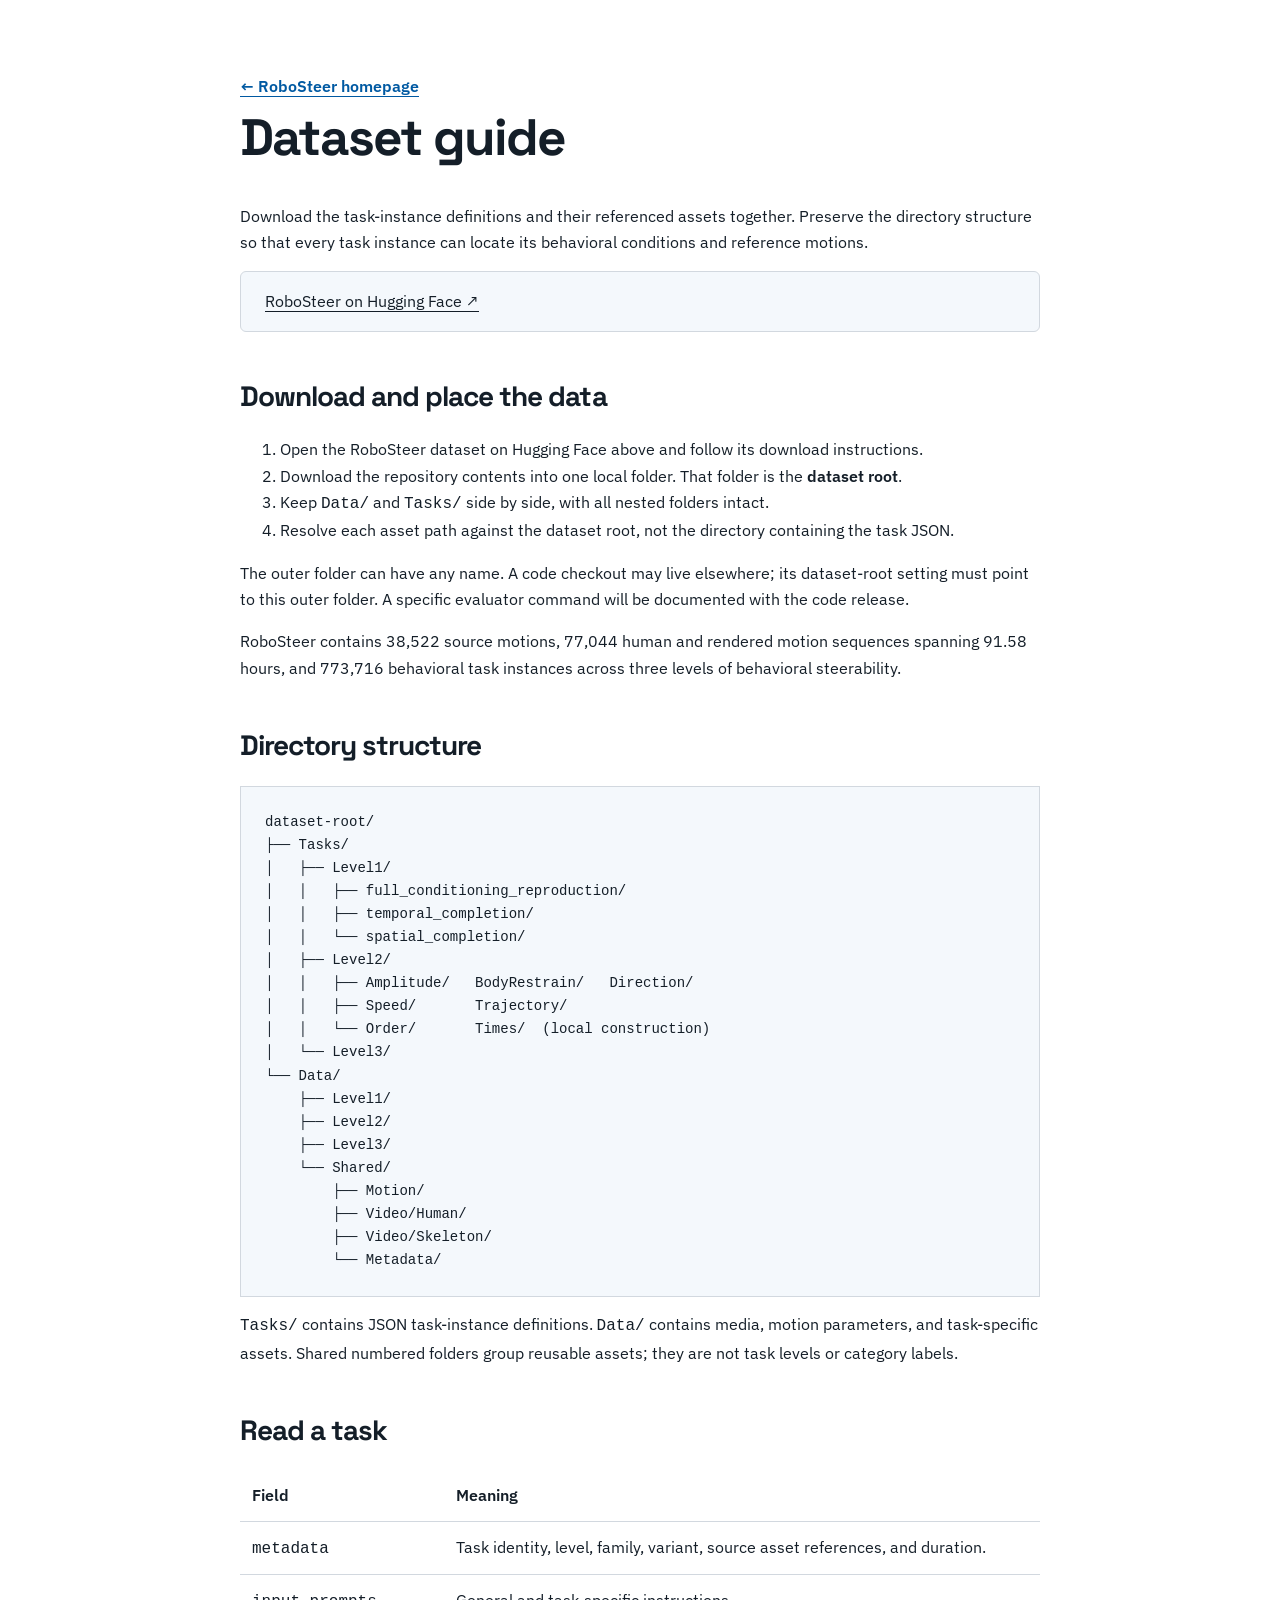
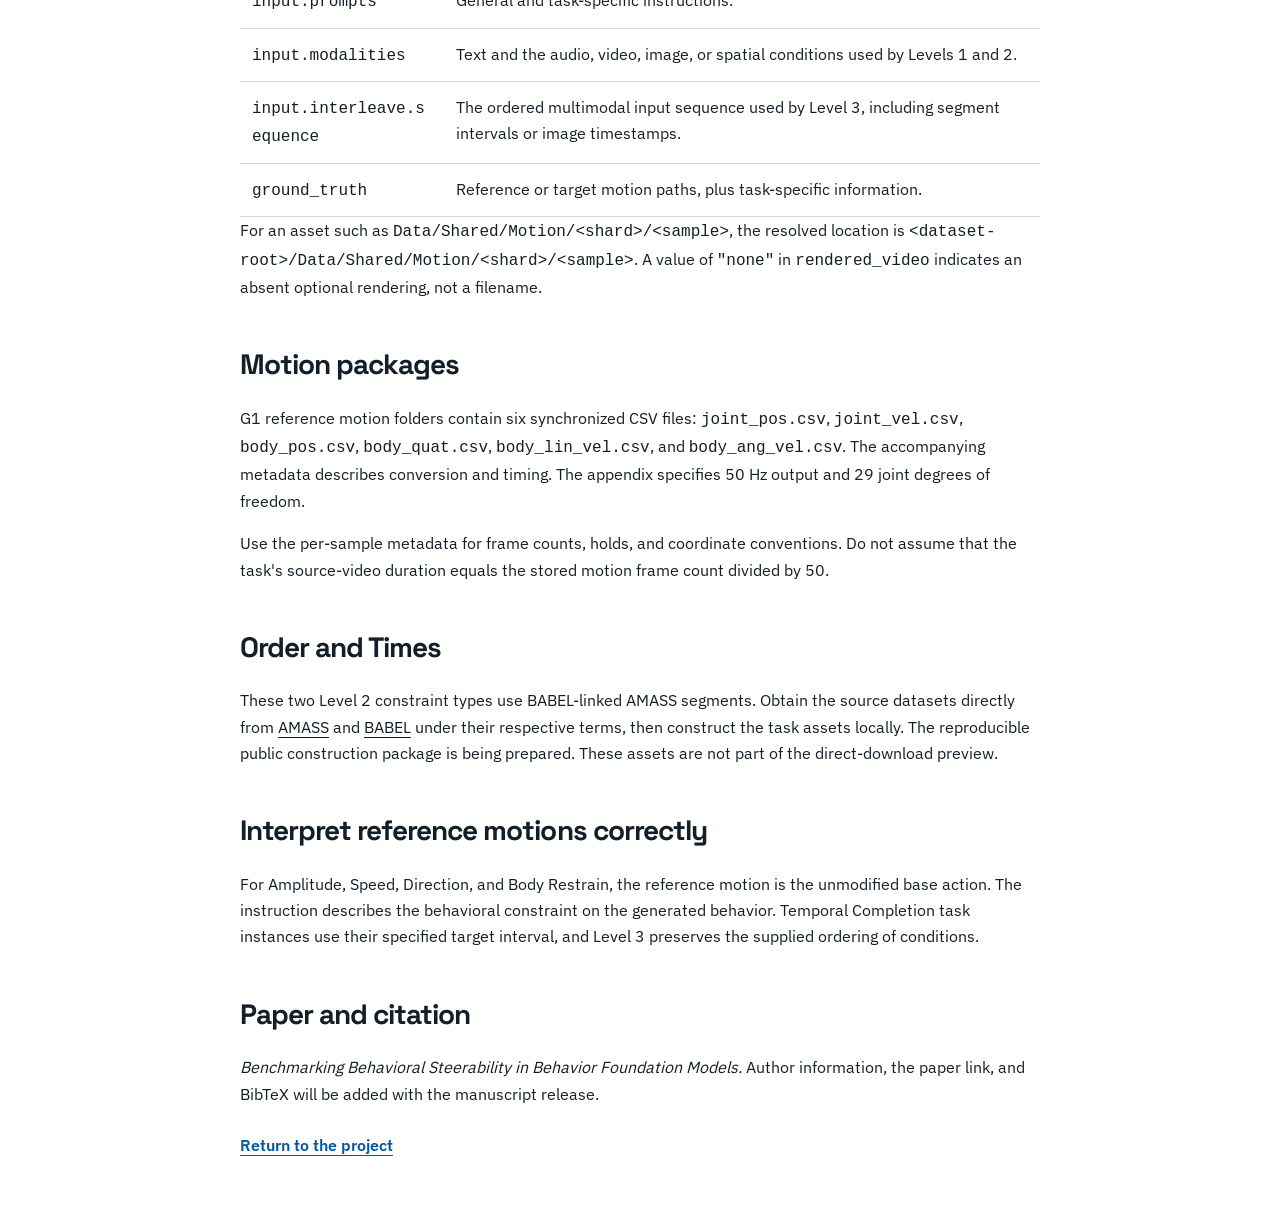
==== commit fb6dd7f3: "Align website copy with Behavior Foundation Models paper terminology" ====
--- a/docs/dataset-guide.html
+++ b/docs/dataset-guide.html
@@ -1,9 +1,9 @@
 <!doctype html>
 <html lang="en"><head><meta charset="utf-8"><meta name="viewport" content="width=device-width, initial-scale=1"><title>Dataset guide — RoboSteer</title><meta name="description" content="RoboSteer dataset organization, task definitions, motion formats, and local path resolution."><link rel="icon" href="../assets/favicon.svg" type="image/svg+xml"><link rel="stylesheet" href="../assets/fonts/fonts.css"><link rel="stylesheet" href="../tokens.css"><link rel="stylesheet" href="../styles.css"></head>
-<body><main class="section guide"><a class="text-link" href="../index.html#dataset">← RoboSteer homepage</a><h1>Dataset guide</h1><p>Download the task definitions and their referenced assets together. Preserve the directory structure so that every task can locate its inputs and reference motions.</p>
+<body><main class="section guide"><a class="text-link" href="../index.html#dataset">← RoboSteer homepage</a><h1>Dataset guide</h1><p>Download the task-instance definitions and their referenced assets together. Preserve the directory structure so that every task instance can locate its behavioral conditions and reference motions.</p>
 <div class="note"><a href="https://huggingface.co/datasets/YanCORANV/RoboSteer" rel="noopener noreferrer" target="_blank">RoboSteer on Hugging Face ↗</a></div>
 <h2>Download and place the data</h2><ol><li>Open the RoboSteer dataset on Hugging Face above and follow its download instructions.</li><li>Download the repository contents into one local folder. That folder is the <strong>dataset root</strong>.</li><li>Keep <code>Data/</code> and <code>Tasks/</code> side by side, with all nested folders intact.</li><li>Resolve each asset path against the dataset root, not the directory containing the task JSON.</li></ol><p>The outer folder can have any name. A code checkout may live elsewhere; its dataset-root setting must point to this outer folder. A specific evaluator command will be documented with the code release.</p>
-<h2>Directory structure</h2><pre>dataset-root/
+<p>RoboSteer contains 38,522 source motions, 77,044 human and rendered motion sequences spanning 91.58 hours, and 773,716 behavioral task instances across three levels of behavioral steerability.</p><h2>Directory structure</h2><pre>dataset-root/
 ├── Tasks/
 │   ├── Level1/
 │   │   ├── full_conditioning_reproduction/
@@ -23,10 +23,10 @@
         ├── Video/Human/
         ├── Video/Skeleton/
         └── Metadata/</pre>
-<p><code>Tasks/</code> contains JSON task definitions. <code>Data/</code> contains media, motion parameters, and task-specific assets. Shared numbered folders group reusable assets; they are not task levels or category labels.</p>
+<p><code>Tasks/</code> contains JSON task-instance definitions. <code>Data/</code> contains media, motion parameters, and task-specific assets. Shared numbered folders group reusable assets; they are not task levels or category labels.</p>
 <h2>Read a task</h2><table><thead><tr><th>Field</th><th>Meaning</th></tr></thead><tbody><tr><td><code>metadata</code></td><td>Task identity, level, family, variant, source asset references, and duration.</td></tr><tr><td><code>input.prompts</code></td><td>General and task-specific instructions.</td></tr><tr><td><code>input.modalities</code></td><td>Text and the audio, video, image, or spatial conditions used by Levels 1 and 2.</td></tr><tr><td><code>input.interleave.sequence</code></td><td>The ordered multimodal input sequence used by Level 3, including segment intervals or image timestamps.</td></tr><tr><td><code>ground_truth</code></td><td>Reference or target motion paths, plus task-specific information.</td></tr></tbody></table>
 <p>For an asset such as <code>Data/Shared/Motion/&lt;shard&gt;/&lt;sample&gt;</code>, the resolved location is <code>&lt;dataset-root&gt;/Data/Shared/Motion/&lt;shard&gt;/&lt;sample&gt;</code>. A value of <code>"none"</code> in <code>rendered_video</code> indicates an absent optional rendering, not a filename.</p>
 <h2>Motion packages</h2><p>G1 reference motion folders contain six synchronized CSV files: <code>joint_pos.csv</code>, <code>joint_vel.csv</code>, <code>body_pos.csv</code>, <code>body_quat.csv</code>, <code>body_lin_vel.csv</code>, and <code>body_ang_vel.csv</code>. The accompanying metadata describes conversion and timing. The appendix specifies 50 Hz output and 29 joint degrees of freedom.</p><p>Use the per-sample metadata for frame counts, holds, and coordinate conventions. Do not assume that the task's source-video duration equals the stored motion frame count divided by 50.</p>
-<h2>Order and Times</h2><p>These two Level 2 families use BABEL-linked AMASS segments. Obtain the source datasets directly from <a href="https://amass.is.tue.mpg.de/" rel="noopener noreferrer" target="_blank">AMASS</a> and <a href="https://babel.is.tue.mpg.de/" rel="noopener noreferrer" target="_blank">BABEL</a> under their respective terms, then construct the task assets locally. The reproducible public construction package is being prepared. These assets are not part of the direct-download preview.</p>
-<h2>Interpret reference motions correctly</h2><p>For Amplitude, Speed, Direction, and Body Restrain, the reference motion is the unmodified base action. The instruction describes the required change to the model output. Temporal completion tasks use their specified target interval, and Level 3 preserves the supplied ordering of conditions.</p>
-<h2>Paper and citation</h2><p><em>Benchmarking Behavioral Steerability in Humanoid Foundation Models.</em> Author information, the paper link, and BibTeX will be added with the manuscript release.</p><a class="text-link" href="../index.html">Return to the project</a></main></body></html>
+<h2>Order and Times</h2><p>These two Level 2 constraint types use BABEL-linked AMASS segments. Obtain the source datasets directly from <a href="https://amass.is.tue.mpg.de/" rel="noopener noreferrer" target="_blank">AMASS</a> and <a href="https://babel.is.tue.mpg.de/" rel="noopener noreferrer" target="_blank">BABEL</a> under their respective terms, then construct the task assets locally. The reproducible public construction package is being prepared. These assets are not part of the direct-download preview.</p>
+<h2>Interpret reference motions correctly</h2><p>For Amplitude, Speed, Direction, and Body Restrain, the reference motion is the unmodified base action. The instruction describes the behavioral constraint on the generated behavior. Temporal Completion task instances use their specified target interval, and Level 3 preserves the supplied ordering of conditions.</p>
+<h2>Paper and citation</h2><p><em>Benchmarking Behavioral Steerability in Behavior Foundation Models.</em> Author information, the paper link, and BibTeX will be added with the manuscript release.</p><a class="text-link" href="../index.html">Return to the project</a></main></body></html>
--- a/styles.css
+++ b/styles.css
@@ -78,7 +78,7 @@
 .case-intro { max-width: 88ch; color: var(--color-muted); font-size: var(--text-sm); margin: 12px 0 0; }
 .case-level-section { margin-top: 40px; }
 .case-level-heading { font-size: clamp(1.5rem, 2.5vw, 1.9rem); margin-bottom: 6px; }
-.level-description { color: var(--color-muted); max-width: 75ch; }
+.level-description, .family-description { color: var(--color-ink); width: 100%; max-width: none; font-size: clamp(1rem, .95rem + .3vw, 1.125rem); line-height: 1.7; margin: 0 0 16px; }
 .case-family { margin-top: 22px; }
 .family-heading { font: 600 1.2rem/1.3 var(--font-display); border-bottom: 1px solid var(--color-line); padding-bottom: 10px; margin: 0 0 8px; }
 .task-index { display: flex; flex-wrap: wrap; gap: 0 16px; margin: 0 0 12px; }
